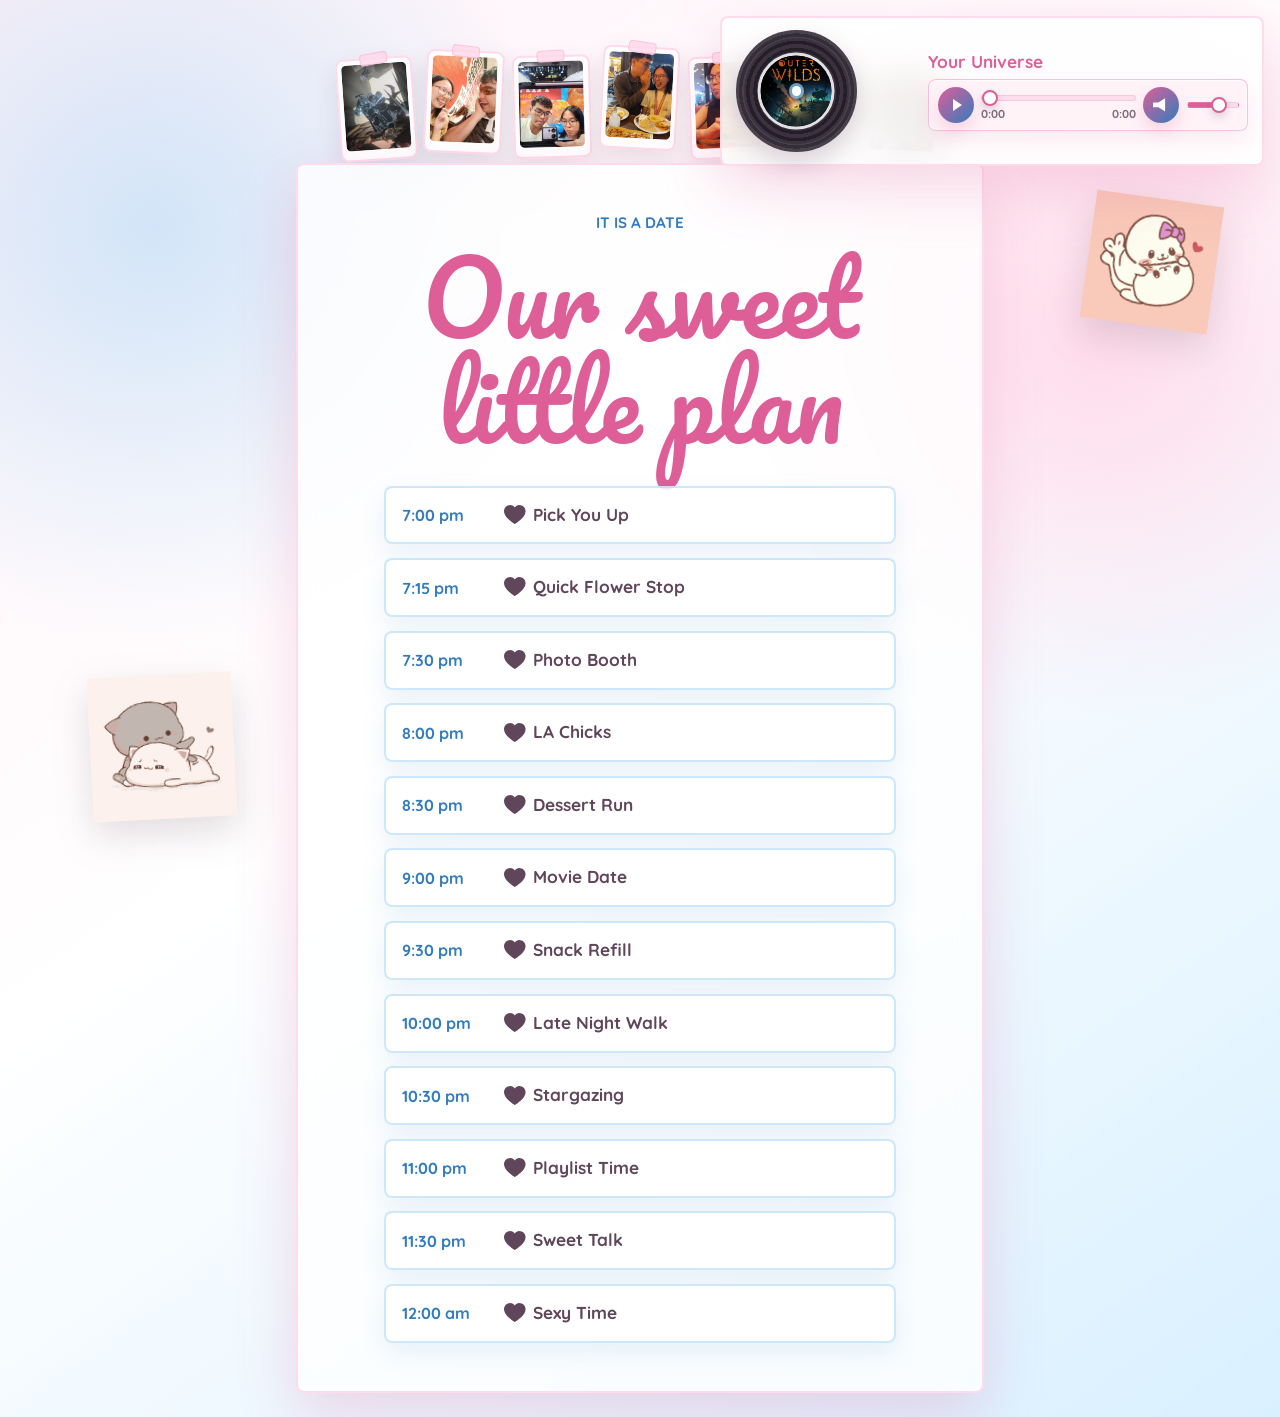
==== itinerary.html @ e7df1cbf "memi" ====
<!doctype html>
<html lang="en">
  <head>
    <meta charset="UTF-8" />
    <meta name="viewport" content="width=device-width, initial-scale=1.0" />
    <title>Our Date Itinerary</title>
    <link rel="preconnect" href="https://fonts.googleapis.com" />
    <link rel="preconnect" href="https://fonts.gstatic.com" crossorigin />
    <link
      href="https://fonts.googleapis.com/css2?family=Pacifico&family=Quicksand:wght@500;600;700&display=swap"
      rel="stylesheet"
    />
    <link rel="stylesheet" href="style.css" />
  </head>
  <body data-page="itinerary">
    <main class="page itinerary-page">
      <div class="heart-field" id="heartField" aria-hidden="true"></div>

      <img class="sticker sticker--top" data-sticker="top" alt="" />
      <img class="sticker sticker--right" data-sticker="right" alt="" />
      <img class="sticker sticker--left" data-sticker="left" alt="" />

      <div class="photo-gallery" id="photoGallery" aria-label="Photos of us"></div>

      <section class="itinerary-shell" aria-labelledby="itinerary-title">
        <p class="eyebrow">It is a date</p>
        <h1 id="itinerary-title">Our sweet little plan</h1>
        <ol class="timeline" id="itineraryList" aria-label="Date itinerary"></ol>
      </section>

      <section class="music-player" aria-label="Music player">
        <button class="vinyl-button" id="musicToggle" type="button" aria-label="Play music">
          <span class="vinyl-disc" aria-hidden="true">
            <img id="musicCover" alt="" />
          </span>
        </button>
        <div class="music-controls">
          <p>Your Universe</p>
          <audio id="musicAudio" preload="metadata"></audio>
          <div class="custom-audio-controls" aria-label="Music controls">
            <button class="audio-control-button" id="musicPlayButton" type="button" aria-label="Play music">
              <span class="audio-icon audio-icon--play" aria-hidden="true"></span>
            </button>
            <div class="audio-progress-group">
              <input
                class="audio-range audio-progress"
                id="musicProgress"
                type="range"
                min="0"
                max="100"
                value="0"
                step="0.1"
                aria-label="Song progress"
              />
              <div class="audio-time" aria-hidden="true">
                <span id="musicCurrentTime">0:00</span>
                <span id="musicDuration">0:00</span>
              </div>
            </div>
            <button class="audio-control-button" id="musicMuteButton" type="button" aria-label="Mute music">
              <span class="audio-icon audio-icon--volume" aria-hidden="true"></span>
            </button>
            <input
              class="audio-range audio-volume"
              id="musicVolume"
              type="range"
              min="0"
              max="1"
              value="0.7"
              step="0.01"
              aria-label="Volume"
            />
          </div>
        </div>
      </section>
    </main>

    <script src="script.js"></script>
  </body>
</html>
---- style.css ----
:root {
  --pink-50: #fff2f8;
  --pink-100: #ffd8e9;
  --pink-300: #f59ac0;
  --pink-500: #de5f98;
  --blue-100: #d9f0ff;
  --blue-300: #89c8f4;
  --blue-500: #337cbd;
  --white: #ffffff;
  --ink: #60465b;
  --shadow: 0 22px 60px rgba(222, 95, 152, 0.23);
}

* {
  box-sizing: border-box;
}

html {
  min-height: 100%;
}

body {
  min-height: 100vh;
  margin: 0;
  font-family: "Quicksand", system-ui, sans-serif;
  color: var(--ink);
  background:
    radial-gradient(circle at 12% 16%, rgba(137, 200, 244, 0.38), transparent 26rem),
    radial-gradient(circle at 86% 24%, rgba(255, 216, 233, 0.92), transparent 24rem),
    linear-gradient(145deg, var(--pink-50) 0%, var(--white) 45%, var(--blue-100) 100%);
  overflow-x: hidden;
}

body[data-page="invite"] {
  overflow: hidden;
}

button,
audio {
  font: inherit;
}

.page {
  --page-pad: clamp(0.75rem, 2vw, 1.5rem);

  position: relative;
  display: grid;
  min-height: 100vh;
  min-height: 100svh;
  padding: var(--page-pad);
  overflow: hidden;
}

.invite-page {
  height: 100vh;
  height: 100svh;
  min-height: auto;
  place-items: stretch;
}

.itinerary-page {
  align-items: center;
  justify-items: center;
  overflow-y: auto;
}

.invite-shell,
.itinerary-shell {
  position: relative;
  z-index: 2;
  display: grid;
  place-items: center;
  align-content: center;
  width: 100%;
  padding: clamp(1.4rem, 5vw, 5rem);
  text-align: center;
  background: rgba(255, 255, 255, 0.78);
  border: 2px solid rgba(255, 216, 233, 0.9);
  border-radius: 8px;
  box-shadow: var(--shadow);
  backdrop-filter: blur(18px);
}

.invite-shell {
  max-height: calc(100vh - var(--page-pad) - var(--page-pad));
  max-height: calc(100svh - var(--page-pad) - var(--page-pad));
  min-height: calc(100vh - var(--page-pad) - var(--page-pad));
  min-height: calc(100svh - var(--page-pad) - var(--page-pad));
  padding: clamp(1rem, 3.2vh, 3rem) clamp(1rem, 4vw, 5rem);
}

.invite-page h1 {
  font-size: clamp(2.1rem, min(8vw, 11vh), 6.25rem);
}

.itinerary-shell {
  width: min(100%, 43rem);
  min-height: auto;
  padding: clamp(1.4rem, 5vw, 3rem);
}

.eyebrow {
  margin: 0 0 0.75rem;
  color: var(--blue-500);
  font-size: clamp(0.78rem, 2vw, 0.95rem);
  font-weight: 700;
  letter-spacing: 0;
  text-transform: uppercase;
}

h1 {
  max-width: 12ch;
  margin: 0 auto;
  color: var(--pink-500);
  font-family: "Pacifico", cursive;
  font-size: clamp(2.65rem, 8vw, 6.25rem);
  font-weight: 400;
  line-height: 1.05;
  letter-spacing: 0;
}

.invite-copy {
  max-width: 33rem;
  margin: 1rem auto 0;
  font-size: clamp(1rem, 3vw, 1.2rem);
  line-height: 1.7;
}

.answer-stage {
  position: relative;
  display: grid;
  grid-template-columns: repeat(2, minmax(0, 1fr));
  gap: 1rem;
  width: min(100%, 38rem);
  height: clamp(4.4rem, 12vh, 7rem);
  margin: clamp(1rem, 3vh, 2rem) auto 0;
  align-items: start;
}

.button {
  min-width: 8.2rem;
  min-height: 3.4rem;
  border: 0;
  border-radius: 999px;
  cursor: pointer;
  font-weight: 700;
  font-size: 1.08rem;
  box-shadow: 0 14px 28px rgba(96, 70, 91, 0.16);
  transition:
    transform 180ms ease,
    box-shadow 180ms ease,
    background 180ms ease;
}

.button:hover {
  transform: translateY(-2px);
  box-shadow: 0 18px 34px rgba(96, 70, 91, 0.2);
}

.button--yes {
  justify-self: end;
  color: var(--white);
  background: linear-gradient(135deg, var(--pink-500), var(--pink-300));
}

.button--no {
  justify-self: start;
  color: var(--blue-500);
  background: var(--white);
  border: 2px solid var(--blue-300);
}

.button--no.is-floating {
  z-index: 5;
  transition:
    left 220ms ease,
    top 220ms ease,
    transform 180ms ease,
    box-shadow 180ms ease;
}

.coquette-bow {
  position: absolute;
  top: clamp(0.75rem, 2vw, 1.5rem);
  z-index: 0;
  width: clamp(5.5rem, 16vw, 11rem);
  height: auto;
  pointer-events: none;
  filter: drop-shadow(0 12px 18px rgba(96, 70, 91, 0.18));
  opacity: 0.76;
}

.coquette-bow--left {
  left: clamp(0.75rem, 3vw, 2rem);
  transform: rotate(-8deg);
}

.coquette-bow--right {
  right: clamp(0.75rem, 3vw, 2rem);
  transform: scaleX(-1) rotate(-8deg);
}

.invite-shell > :not(.coquette-bow) {
  position: relative;
  z-index: 1;
}

.photo-gallery {
  display: grid;
  grid-template-columns: repeat(7, minmax(0, 1fr));
  gap: clamp(0.35rem, 1.4vw, 0.65rem);
  align-items: center;
  width: min(100%, 38rem);
  margin: clamp(1.1rem, 3vw, 1.55rem) auto 0;
  padding: 0.2rem 0.1rem 0.45rem;
}

.photo-frame {
  display: block;
  position: relative;
  aspect-ratio: 3 / 4;
  margin: 0;
  padding: 0.28rem 0.28rem 0.58rem;
  background: rgba(255, 255, 255, 0.94);
  border: 2px solid rgba(255, 216, 233, 0.95);
  border-radius: 8px;
  box-shadow: 0 10px 24px rgba(96, 70, 91, 0.14);
}

.photo-frame::before {
  position: absolute;
  top: -0.42rem;
  left: 50%;
  width: 1.65rem;
  height: 0.62rem;
  content: "";
  background: rgba(255, 216, 233, 0.82);
  border: 1px solid rgba(245, 154, 192, 0.38);
  border-radius: 4px;
  transform: translateX(-50%) rotate(var(--tape-tilt, -4deg));
}

.photo-frame:nth-child(1) {
  --tape-tilt: -7deg;

  transform: translateY(0.35rem) rotate(-4deg);
}

.photo-frame:nth-child(2) {
  --tape-tilt: 5deg;

  transform: translateY(-0.1rem) rotate(2.5deg);
}

.photo-frame:nth-child(3) {
  --tape-tilt: -2deg;

  transform: translateY(0.2rem) rotate(-1.5deg);
}

.photo-frame:nth-child(4) {
  --tape-tilt: 6deg;

  transform: translateY(-0.35rem) rotate(3deg);
}

.photo-frame:nth-child(5) {
  --tape-tilt: -5deg;

  transform: translateY(0.25rem) rotate(-2deg);
}

.photo-frame:nth-child(6) {
  --tape-tilt: 3deg;

  transform: translateY(-0.05rem) rotate(1.5deg);
}

.photo-frame:nth-child(7) {
  --tape-tilt: -6deg;

  transform: translateY(0.4rem) rotate(3.5deg);
}

.photo-frame img {
  display: block;
  width: 100%;
  height: 100%;
  overflow: hidden;
  border-radius: 5px;
  object-fit: cover;
}

.timeline {
  display: grid;
  gap: 0.85rem;
  width: min(100%, 32rem);
  margin: 2rem auto 0;
  padding: 0;
  list-style: none;
  text-align: left;
}

.timeline-item {
  display: grid;
  grid-template-columns: minmax(5.4rem, auto) 1fr;
  gap: 1rem;
  align-items: center;
  padding: 1rem;
  background: rgba(255, 255, 255, 0.86);
  border: 2px solid rgba(137, 200, 244, 0.42);
  border-radius: 8px;
  box-shadow: 0 10px 26px rgba(51, 124, 189, 0.1);
}

.timeline-time {
  color: var(--blue-500);
  font-weight: 700;
}

.timeline-plan {
  color: var(--ink);
  font-size: 1.08rem;
  font-weight: 700;
}

.timeline-heart {
  display: inline-grid;
  width: 1.35rem;
  height: 1.35rem;
  margin-right: 0.45rem;
  vertical-align: -0.22rem;
}

.heart-field {
  position: fixed;
  inset: 0;
  z-index: 1;
  pointer-events: none;
  overflow: hidden;
}

.floating-heart {
  position: absolute;
  bottom: -4rem;
  width: var(--heart-size);
  height: var(--heart-size);
  color: var(--heart-color);
  opacity: 0;
  animation: float-heart var(--heart-speed) linear infinite;
  animation-delay: var(--heart-delay);
}

@keyframes float-heart {
  0% {
    transform: translate3d(0, 0, 0) rotate(0deg) scale(0.85);
    opacity: 0;
  }

  14%,
  84% {
    opacity: 0.7;
  }

  100% {
    transform: translate3d(var(--heart-drift), -112vh, 0) rotate(28deg) scale(1.12);
    opacity: 0;
  }
}

.music-player {
  --vinyl-cover-size: 63.25%;

  position: fixed;
  top: 1rem;
  right: 1rem;
  z-index: 4;
  display: grid;
  grid-template-columns: auto minmax(0, 20rem);
  gap: 1rem;
  align-items: center;
  width: min(calc(100% - 2rem), 34rem);
  padding: 0.75rem 0.85rem;
  background: rgba(255, 255, 255, 0.88);
  border: 2px solid rgba(255, 216, 233, 0.9);
  border-radius: 8px;
  box-shadow: var(--shadow);
  backdrop-filter: blur(18px);
}

.vinyl-button {
  display: grid;
  width: clamp(6.4rem, 9.5vw, 7.9rem);
  aspect-ratio: 1;
  padding: 0;
  border: 0;
  border-radius: 50%;
  background: transparent;
  cursor: pointer;
}

.vinyl-disc {
  position: relative;
  display: block;
  width: 100%;
  height: 100%;
  border-radius: 50%;
  background:
    radial-gradient(circle at center, rgba(255, 255, 255, 0.95) 0 8%, transparent 9%),
    radial-gradient(circle at center, #f7a8ca 0 27%, transparent 28%),
    repeating-radial-gradient(circle at center, #3c3140 0 0.23rem, #241f27 0.25rem 0.45rem);
  box-shadow: inset 0 0 0 0.5rem rgba(255, 255, 255, 0.07), 0 12px 24px rgba(96, 70, 91, 0.22);
  overflow: hidden;
  animation: spin 4s linear infinite;
}

.vinyl-disc::after {
  position: absolute;
  inset: 46%;
  z-index: 2;
  content: "";
  border-radius: 50%;
  background: var(--white);
  box-shadow: 0 0 0 0.18rem rgba(137, 200, 244, 0.75);
}

.vinyl-disc img {
  position: absolute;
  top: 50%;
  left: 50%;
  z-index: 1;
  width: var(--vinyl-cover-size);
  height: var(--vinyl-cover-size);
  border: 0.22rem solid rgba(255, 255, 255, 0.85);
  border-radius: 50%;
  object-fit: cover;
  transform: translate(-50%, -50%);
}

@keyframes spin {
  to {
    transform: rotate(360deg);
  }
}

.music-controls {
  min-width: 0;
}

.music-controls p {
  margin: 0 0 0.45rem;
  color: var(--pink-500);
  font-size: 1.08rem;
  font-weight: 700;
}

.music-controls audio {
  display: none;
}

.custom-audio-controls {
  display: grid;
  grid-template-columns: 2.25rem minmax(0, 1fr) 2.25rem 3.25rem;
  gap: 0.45rem;
  align-items: center;
  padding: 0.45rem 0.55rem;
  background: rgba(255, 242, 248, 0.92);
  border: 1px solid rgba(245, 154, 192, 0.58);
  border-radius: 8px;
  box-shadow: inset 0 0 0 1px rgba(255, 255, 255, 0.74), 0 10px 22px rgba(222, 95, 152, 0.12);
}

.audio-control-button {
  position: relative;
  display: grid;
  width: 2.25rem;
  aspect-ratio: 1;
  place-items: center;
  padding: 0;
  color: var(--white);
  background: linear-gradient(135deg, var(--pink-500), var(--blue-500));
  border: 0;
  border-radius: 50%;
  box-shadow: 0 8px 16px rgba(222, 95, 152, 0.22);
  cursor: pointer;
}

.audio-control-button:hover {
  transform: translateY(-1px);
}

.audio-control-button:focus-visible,
.audio-range:focus-visible {
  outline: 3px solid rgba(137, 200, 244, 0.6);
  outline-offset: 3px;
}

.audio-control-button.is-muted::after {
  position: absolute;
  width: 1.35rem;
  height: 0.16rem;
  content: "";
  background: var(--white);
  border-radius: 999px;
  transform: rotate(-42deg);
}

.audio-icon {
  position: relative;
  display: block;
  color: currentColor;
}

.audio-icon--play {
  width: 0;
  height: 0;
  margin-left: 0.14rem;
  border-top: 0.4rem solid transparent;
  border-bottom: 0.4rem solid transparent;
  border-left: 0.62rem solid currentColor;
}

.audio-icon--pause {
  width: 0.72rem;
  height: 0.82rem;
}

.audio-icon--pause::before,
.audio-icon--pause::after {
  position: absolute;
  top: 0;
  width: 0.24rem;
  height: 100%;
  content: "";
  background: currentColor;
  border-radius: 999px;
}

.audio-icon--pause::before {
  left: 0;
}

.audio-icon--pause::after {
  right: 0;
}

.audio-icon--volume {
  width: 1.05rem;
  height: 1rem;
  background: currentColor;
  clip-path: polygon(0 35%, 32% 35%, 72% 8%, 72% 92%, 32% 65%, 0 65%);
}

.audio-progress-group {
  display: grid;
  min-width: 0;
}

.audio-time {
  display: flex;
  justify-content: space-between;
  margin-top: 0.16rem;
  color: rgba(96, 70, 91, 0.78);
  font-size: 0.72rem;
  font-weight: 700;
  line-height: 1;
}

.audio-range {
  --range-fill: 0%;

  width: 100%;
  min-width: 0;
  height: 1rem;
  margin: 0;
  padding: 0;
  appearance: none;
  cursor: pointer;
  background: transparent;
}

.audio-volume {
  --range-fill: 70%;
}

.audio-range::-webkit-slider-runnable-track {
  height: 0.42rem;
  background: linear-gradient(
    to right,
    var(--pink-500) 0 var(--range-fill),
    rgba(245, 154, 192, 0.24) var(--range-fill) 100%
  );
  border: 1px solid rgba(245, 154, 192, 0.32);
  border-radius: 999px;
}

.audio-range::-webkit-slider-thumb {
  width: 1rem;
  height: 1rem;
  margin-top: -0.35rem;
  appearance: none;
  background: var(--white);
  border: 0.18rem solid var(--pink-500);
  border-radius: 50%;
  box-shadow: 0 4px 10px rgba(96, 70, 91, 0.22);
}

.audio-range::-moz-range-track {
  height: 0.42rem;
  background: rgba(245, 154, 192, 0.24);
  border: 1px solid rgba(245, 154, 192, 0.32);
  border-radius: 999px;
}

.audio-range::-moz-range-progress {
  height: 0.42rem;
  background: var(--pink-500);
  border-radius: 999px;
}

.audio-range::-moz-range-thumb {
  width: 0.7rem;
  height: 0.7rem;
  background: var(--white);
  border: 0.18rem solid var(--pink-500);
  border-radius: 50%;
  box-shadow: 0 4px 10px rgba(96, 70, 91, 0.22);
}

.sticker {
  position: fixed;
  z-index: 3;
  display: none;
  width: clamp(4.8rem, 12vw, 8.5rem);
  height: auto;
  pointer-events: none;
  filter: drop-shadow(0 14px 18px rgba(96, 70, 91, 0.18));
}

.sticker.has-image {
  display: block;
}

.sticker--top {
  top: 4%;
  left: 12%;
  transform: rotate(-7deg);
}

.sticker--right {
  top: 22%;
  right: 5%;
  width: clamp(4.5rem, 11vw, 8rem);
  transform: rotate(8deg);
}

.sticker--left {
  bottom: 9%;
  left: 7%;
  width: clamp(5rem, 13vw, 9rem);
  transform: rotate(-3deg);
}

@media (max-width: 720px) {
  .page {
    --page-pad: 0.65rem;
  }

  .invite-shell {
    padding: 0.9rem;
  }

  .itinerary-shell {
    padding: 1.25rem;
  }

  h1 {
    max-width: 10ch;
  }

  .invite-page h1 {
    font-size: clamp(2rem, min(13vw, 10vh), 4.15rem);
  }

  .invite-copy {
    margin-top: 0.75rem;
    line-height: 1.5;
  }

  .answer-stage {
    grid-template-columns: 1fr;
    width: min(100%, 22rem);
    height: clamp(8.25rem, 21vh, 10rem);
    margin-top: clamp(0.85rem, 2.4vh, 1.4rem);
  }

  .button {
    width: min(100%, 9rem);
    min-width: 7.6rem;
  }

  .button--yes,
  .button--no {
    justify-self: center;
  }

  .coquette-bow {
    top: 0.5rem;
    width: clamp(4.4rem, 26vw, 6.25rem);
    opacity: 0.56;
  }

  .coquette-bow--left {
    left: 0.45rem;
  }

  .coquette-bow--right {
    right: 0.45rem;
  }

  .timeline-item {
    grid-template-columns: 1fr;
    gap: 0.35rem;
  }

  .photo-gallery {
    grid-template-columns: repeat(4, minmax(0, 1fr));
    width: min(100%, 22rem);
    gap: 0.45rem;
    margin-top: 1.05rem;
    padding-bottom: 0.3rem;
  }

  .photo-frame {
    padding: 0.2rem 0.2rem 0.42rem;
  }

  .music-player {
    grid-template-columns: auto minmax(0, 1fr);
    top: 0.5rem;
    right: 0.5rem;
    width: min(calc(100% - 1rem), 27rem);
    padding: 0.6rem;
  }

  .vinyl-button {
    width: clamp(5.25rem, 24vw, 6.25rem);
  }

  .custom-audio-controls {
    grid-template-columns: 2rem minmax(0, 1fr) 2rem 2.8rem;
    gap: 0.35rem;
    padding: 0.4rem;
  }

  .audio-control-button {
    width: 2rem;
  }

  .sticker {
    width: clamp(3.5rem, 18vw, 5.8rem);
  }

  .sticker--top {
    top: 1.5%;
    left: 3%;
  }

  .sticker--right {
    top: 13%;
    right: 2%;
  }

  .sticker--left {
    bottom: 13%;
    left: 2%;
  }
}

@media (max-width: 540px) {
  .itinerary-page {
    align-items: start;
    padding-top: clamp(14.25rem, 55vw, 16rem);
  }

  .music-player {
    left: 0.5rem;
    right: 0.5rem;
    grid-template-columns: minmax(0, 1fr);
    justify-items: center;
    gap: 0.55rem;
    width: auto;
    padding: 0.65rem;
  }

  .vinyl-button {
    width: clamp(5.1rem, 27vw, 6.25rem);
  }

  .music-controls {
    width: 100%;
  }

  .music-controls p {
    margin-bottom: 0.4rem;
    font-size: 1rem;
    text-align: center;
  }

  .custom-audio-controls {
    grid-template-columns: 2rem minmax(0, 1fr) 2rem;
  }

  .audio-volume {
    display: none;
  }
}

@media (prefers-reduced-motion: reduce) {
  *,
  *::before,
  *::after {
    scroll-behavior: auto !important;
    animation-duration: 0.01ms !important;
    animation-iteration-count: 1 !important;
    transition-duration: 0.01ms !important;
  }
}
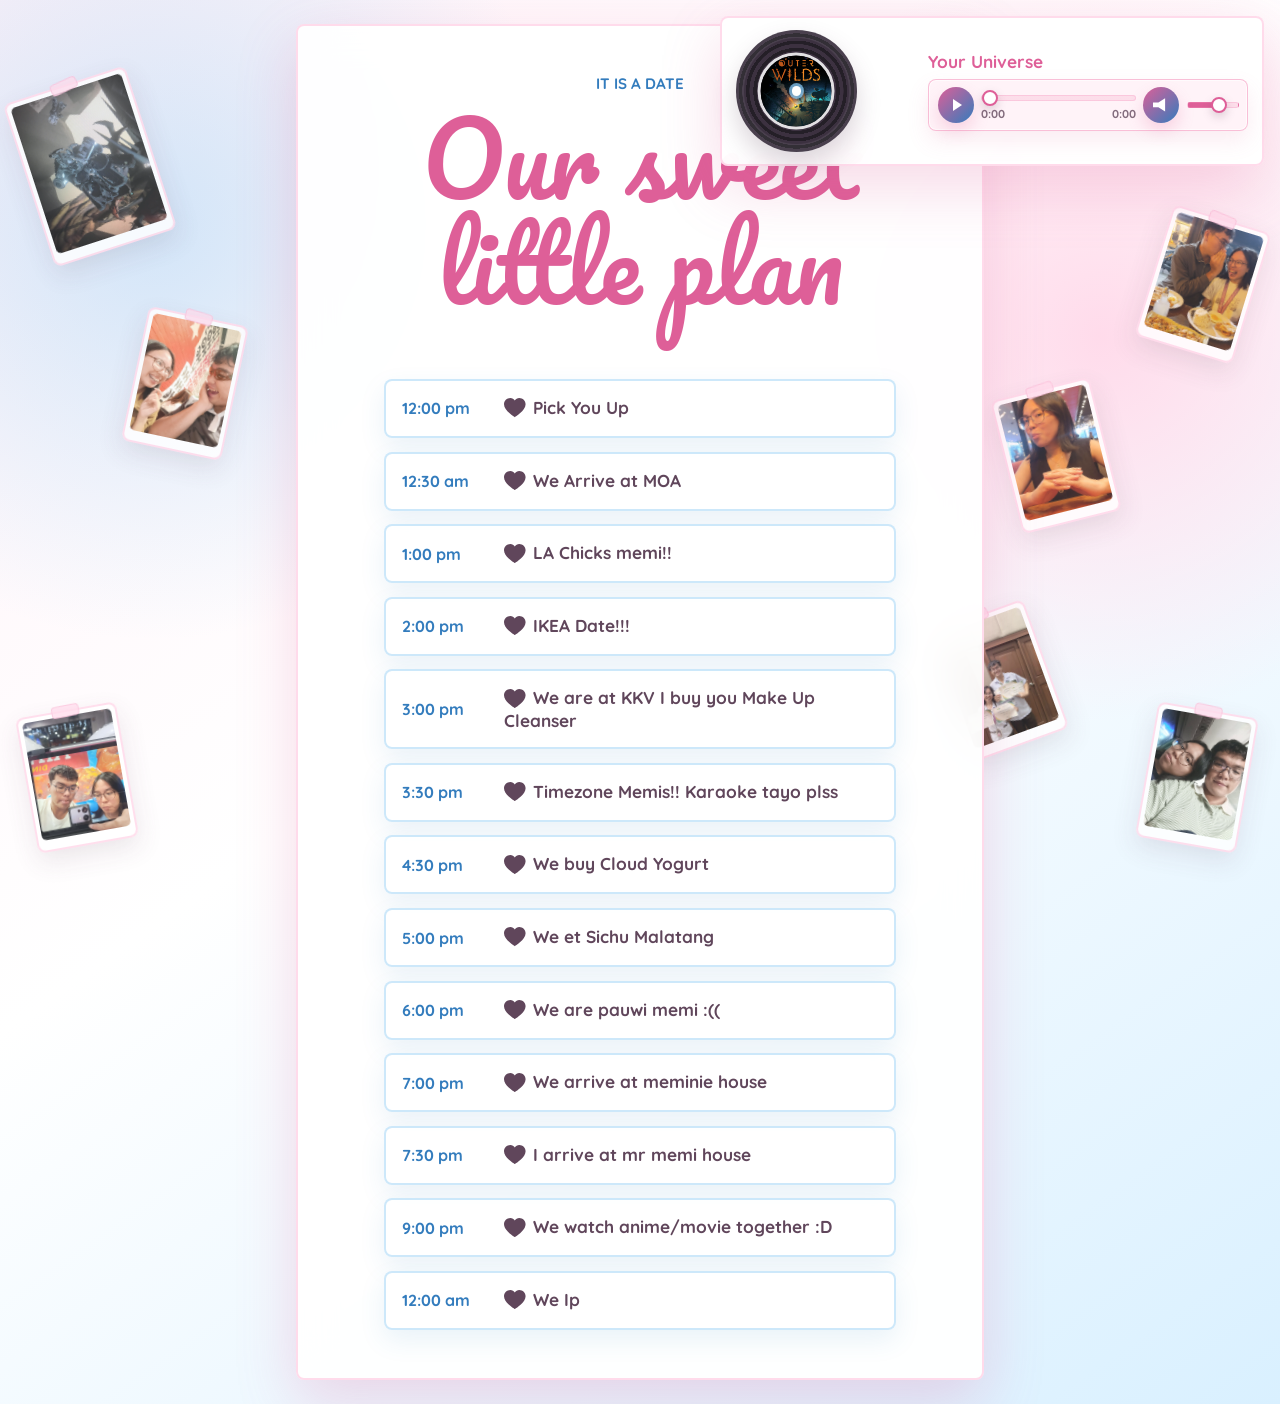
==== commit 11946cfb: "Final" ====
--- a/itinerary.html
+++ b/itinerary.html
@@ -15,18 +15,6 @@
   <body data-page="itinerary">
     <main class="page itinerary-page">
       <div class="heart-field" id="heartField" aria-hidden="true"></div>
-
-      <img class="sticker sticker--top" data-sticker="top" alt="" />
-      <img class="sticker sticker--right" data-sticker="right" alt="" />
-      <img class="sticker sticker--left" data-sticker="left" alt="" />
-
-      <div class="photo-gallery" id="photoGallery" aria-label="Photos of us"></div>
-
-      <section class="itinerary-shell" aria-labelledby="itinerary-title">
-        <p class="eyebrow">It is a date</p>
-        <h1 id="itinerary-title">Our sweet little plan</h1>
-        <ol class="timeline" id="itineraryList" aria-label="Date itinerary"></ol>
-      </section>
 
       <section class="music-player" aria-label="Music player">
         <button class="vinyl-button" id="musicToggle" type="button" aria-label="Play music">
@@ -73,6 +61,14 @@
           </div>
         </div>
       </section>
+
+      <div class="photo-gallery" id="photoGallery" aria-label="Photos of us"></div>
+
+      <section class="itinerary-shell" aria-labelledby="itinerary-title">
+        <p class="eyebrow">It is a date</p>
+        <h1 id="itinerary-title">Our sweet little plan</h1>
+        <ol class="timeline" id="itineraryList" aria-label="Date itinerary"></ol>
+      </section>
     </main>
 
     <script src="script.js"></script>
--- a/style.css
+++ b/style.css
@@ -97,6 +97,11 @@
   width: min(100%, 43rem);
   min-height: auto;
   padding: clamp(1.4rem, 5vw, 3rem);
+  background: rgba(255, 255, 255, 0.94);
+}
+
+.itinerary-shell h1 {
+  margin-bottom: clamp(1.15rem, 3vw, 2rem);
 }
 
 .eyebrow {
@@ -206,25 +211,36 @@
 }
 
 .photo-gallery {
-  display: grid;
-  grid-template-columns: repeat(7, minmax(0, 1fr));
-  gap: clamp(0.35rem, 1.4vw, 0.65rem);
-  align-items: center;
-  width: min(100%, 38rem);
-  margin: clamp(1.1rem, 3vw, 1.55rem) auto 0;
-  padding: 0.2rem 0.1rem 0.45rem;
+  position: fixed;
+  inset: 0;
+  z-index: 1;
+  display: block;
+  width: auto;
+  margin: 0;
+  padding: 0;
+  overflow: hidden;
+  pointer-events: none;
 }
 
 .photo-frame {
+  --photo-rotation: -12deg;
+  --float-x: 0.8rem;
+  --float-y: -0.8rem;
+  --float-rotation: 2deg;
+
+  position: absolute;
   display: block;
-  position: relative;
+  width: clamp(5rem, 8vw, 7.6rem);
   aspect-ratio: 3 / 4;
   margin: 0;
   padding: 0.28rem 0.28rem 0.58rem;
   background: rgba(255, 255, 255, 0.94);
   border: 2px solid rgba(255, 216, 233, 0.95);
   border-radius: 8px;
+  opacity: 0.86;
   box-shadow: 0 10px 24px rgba(96, 70, 91, 0.14);
+  transform: translate3d(0, 0, 0) rotate(var(--photo-rotation));
+  animation: photo-float 7s ease-in-out infinite alternate;
 }
 
 .photo-frame::before {
@@ -242,44 +258,90 @@
 
 .photo-frame:nth-child(1) {
   --tape-tilt: -7deg;
-
-  transform: translateY(0.35rem) rotate(-4deg);
+  --photo-rotation: -18deg;
+  --float-x: 1.1rem;
+  --float-y: -0.65rem;
+  --float-rotation: 3deg;
+
+  width: clamp(6.15rem, 10vw, 9.25rem);
+  top: 9%;
+  left: clamp(-1.25rem, 2vw, 2rem);
+  animation-delay: -1.2s;
 }
 
 .photo-frame:nth-child(2) {
   --tape-tilt: 5deg;
-
-  transform: translateY(-0.1rem) rotate(2.5deg);
+  --photo-rotation: 12deg;
+  --float-x: -0.7rem;
+  --float-y: 0.95rem;
+  --float-rotation: -2deg;
+
+  top: 35%;
+  left: clamp(5rem, calc(8vw + 2rem), 9rem);
+  animation-delay: -3.1s;
 }
 
 .photo-frame:nth-child(3) {
   --tape-tilt: -2deg;
-
-  transform: translateY(0.2rem) rotate(-1.5deg);
+  --photo-rotation: -10deg;
+  --float-x: 0.8rem;
+  --float-y: 0.75rem;
+  --float-rotation: 2.5deg;
+
+  top: auto;
+  bottom: 6%;
+  left: clamp(-1.25rem, 2vw, 2rem);
+  animation-delay: -0.8s;
 }
 
 .photo-frame:nth-child(4) {
   --tape-tilt: 6deg;
-
-  transform: translateY(-0.35rem) rotate(3deg);
+  --photo-rotation: 17deg;
+  --float-x: -0.9rem;
+  --float-y: -0.8rem;
+  --float-rotation: -3deg;
+
+  top: max(12.8rem, 24%);
+  right: clamp(0.25rem, 2vw, 2.5rem);
+  animation-delay: -4.4s;
 }
 
 .photo-frame:nth-child(5) {
   --tape-tilt: -5deg;
-
-  transform: translateY(0.25rem) rotate(-2deg);
+  --photo-rotation: -14deg;
+  --float-x: 0.7rem;
+  --float-y: -1rem;
+  --float-rotation: 2deg;
+
+  top: 43%;
+  right: clamp(7rem, calc(11vw + 2rem), 13rem);
+  bottom: auto;
+  animation-delay: -2.5s;
 }
 
 .photo-frame:nth-child(6) {
   --tape-tilt: 3deg;
-
-  transform: translateY(-0.05rem) rotate(1.5deg);
+  --photo-rotation: 10deg;
+  --float-x: -1rem;
+  --float-y: 0.65rem;
+  --float-rotation: -2deg;
+
+  right: clamp(0.25rem, 2.5vw, 3rem);
+  bottom: 6%;
+  animation-delay: -5.2s;
 }
 
 .photo-frame:nth-child(7) {
   --tape-tilt: -6deg;
-
-  transform: translateY(0.4rem) rotate(3.5deg);
+  --photo-rotation: -20deg;
+  --float-x: 0.95rem;
+  --float-y: 0.7rem;
+  --float-rotation: 3deg;
+
+  top: 68%;
+  right: clamp(10rem, 18vw, 18rem);
+  bottom: auto;
+  animation-delay: -1.7s;
 }
 
 .photo-frame img {
@@ -289,6 +351,13 @@
   overflow: hidden;
   border-radius: 5px;
   object-fit: cover;
+}
+
+@keyframes photo-float {
+  to {
+    transform: translate3d(var(--float-x), var(--float-y), 0)
+      rotate(calc(var(--photo-rotation) + var(--float-rotation)));
+  }
 }
 
 .timeline {
@@ -381,7 +450,7 @@
   align-items: center;
   width: min(calc(100% - 2rem), 34rem);
   padding: 0.75rem 0.85rem;
-  background: rgba(255, 255, 255, 0.88);
+  background: rgba(255, 255, 255, 0.96);
   border: 2px solid rgba(255, 216, 233, 0.9);
   border-radius: 8px;
   box-shadow: var(--shadow);
@@ -627,40 +696,6 @@
   box-shadow: 0 4px 10px rgba(96, 70, 91, 0.22);
 }
 
-.sticker {
-  position: fixed;
-  z-index: 3;
-  display: none;
-  width: clamp(4.8rem, 12vw, 8.5rem);
-  height: auto;
-  pointer-events: none;
-  filter: drop-shadow(0 14px 18px rgba(96, 70, 91, 0.18));
-}
-
-.sticker.has-image {
-  display: block;
-}
-
-.sticker--top {
-  top: 4%;
-  left: 12%;
-  transform: rotate(-7deg);
-}
-
-.sticker--right {
-  top: 22%;
-  right: 5%;
-  width: clamp(4.5rem, 11vw, 8rem);
-  transform: rotate(8deg);
-}
-
-.sticker--left {
-  bottom: 9%;
-  left: 7%;
-  width: clamp(5rem, 13vw, 9rem);
-  transform: rotate(-3deg);
-}
-
 @media (max-width: 720px) {
   .page {
     --page-pad: 0.65rem;
@@ -671,6 +706,7 @@
   }
 
   .itinerary-shell {
+    width: min(calc(100% - clamp(4.25rem, 17vw, 6rem)), 34rem);
     padding: 1.25rem;
   }
 
@@ -724,18 +760,67 @@
   }
 
   .photo-gallery {
-    grid-template-columns: repeat(4, minmax(0, 1fr));
-    width: min(100%, 22rem);
-    gap: 0.45rem;
-    margin-top: 1.05rem;
-    padding-bottom: 0.3rem;
+    overflow: hidden;
   }
 
   .photo-frame {
+    width: clamp(4.15rem, 17vw, 5.9rem);
     padding: 0.2rem 0.2rem 0.42rem;
+    opacity: 0.74;
+  }
+
+  .photo-frame:nth-child(1) {
+    width: clamp(5.35rem, 24vw, 7.35rem);
+    top: 12.2rem;
+    right: auto;
+    bottom: auto;
+    left: -2.05rem;
+  }
+
+  .photo-frame:nth-child(2) {
+    top: 21.5rem;
+    right: auto;
+    bottom: auto;
+    left: 3.05rem;
+  }
+
+  .photo-frame:nth-child(3) {
+    top: auto;
+    right: auto;
+    bottom: 4.75rem;
+    left: -2rem;
+  }
+
+  .photo-frame:nth-child(4) {
+    top: 12.8rem;
+    right: -1.65rem;
+    bottom: auto;
+    left: auto;
+  }
+
+  .photo-frame:nth-child(5) {
+    top: 21.8rem;
+    right: 3.15rem;
+    bottom: auto;
+    left: auto;
+  }
+
+  .photo-frame:nth-child(6) {
+    top: auto;
+    right: -1.35rem;
+    bottom: 6rem;
+    left: auto;
+  }
+
+  .photo-frame:nth-child(7) {
+    top: 29rem;
+    right: -0.1rem;
+    bottom: auto;
+    left: auto;
   }
 
   .music-player {
+    position: static;
     grid-template-columns: auto minmax(0, 1fr);
     top: 0.5rem;
     right: 0.5rem;
@@ -757,39 +842,21 @@
     width: 2rem;
   }
 
-  .sticker {
-    width: clamp(3.5rem, 18vw, 5.8rem);
-  }
-
-  .sticker--top {
-    top: 1.5%;
-    left: 3%;
-  }
-
-  .sticker--right {
-    top: 13%;
-    right: 2%;
-  }
-
-  .sticker--left {
-    bottom: 13%;
-    left: 2%;
-  }
 }
 
 @media (max-width: 540px) {
   .itinerary-page {
     align-items: start;
-    padding-top: clamp(14.25rem, 55vw, 16rem);
+    align-content: start;
+    gap: 0.75rem;
   }
 
   .music-player {
-    left: 0.5rem;
-    right: 0.5rem;
+    position: static;
     grid-template-columns: minmax(0, 1fr);
     justify-items: center;
     gap: 0.55rem;
-    width: auto;
+    width: 100%;
     padding: 0.65rem;
   }
 
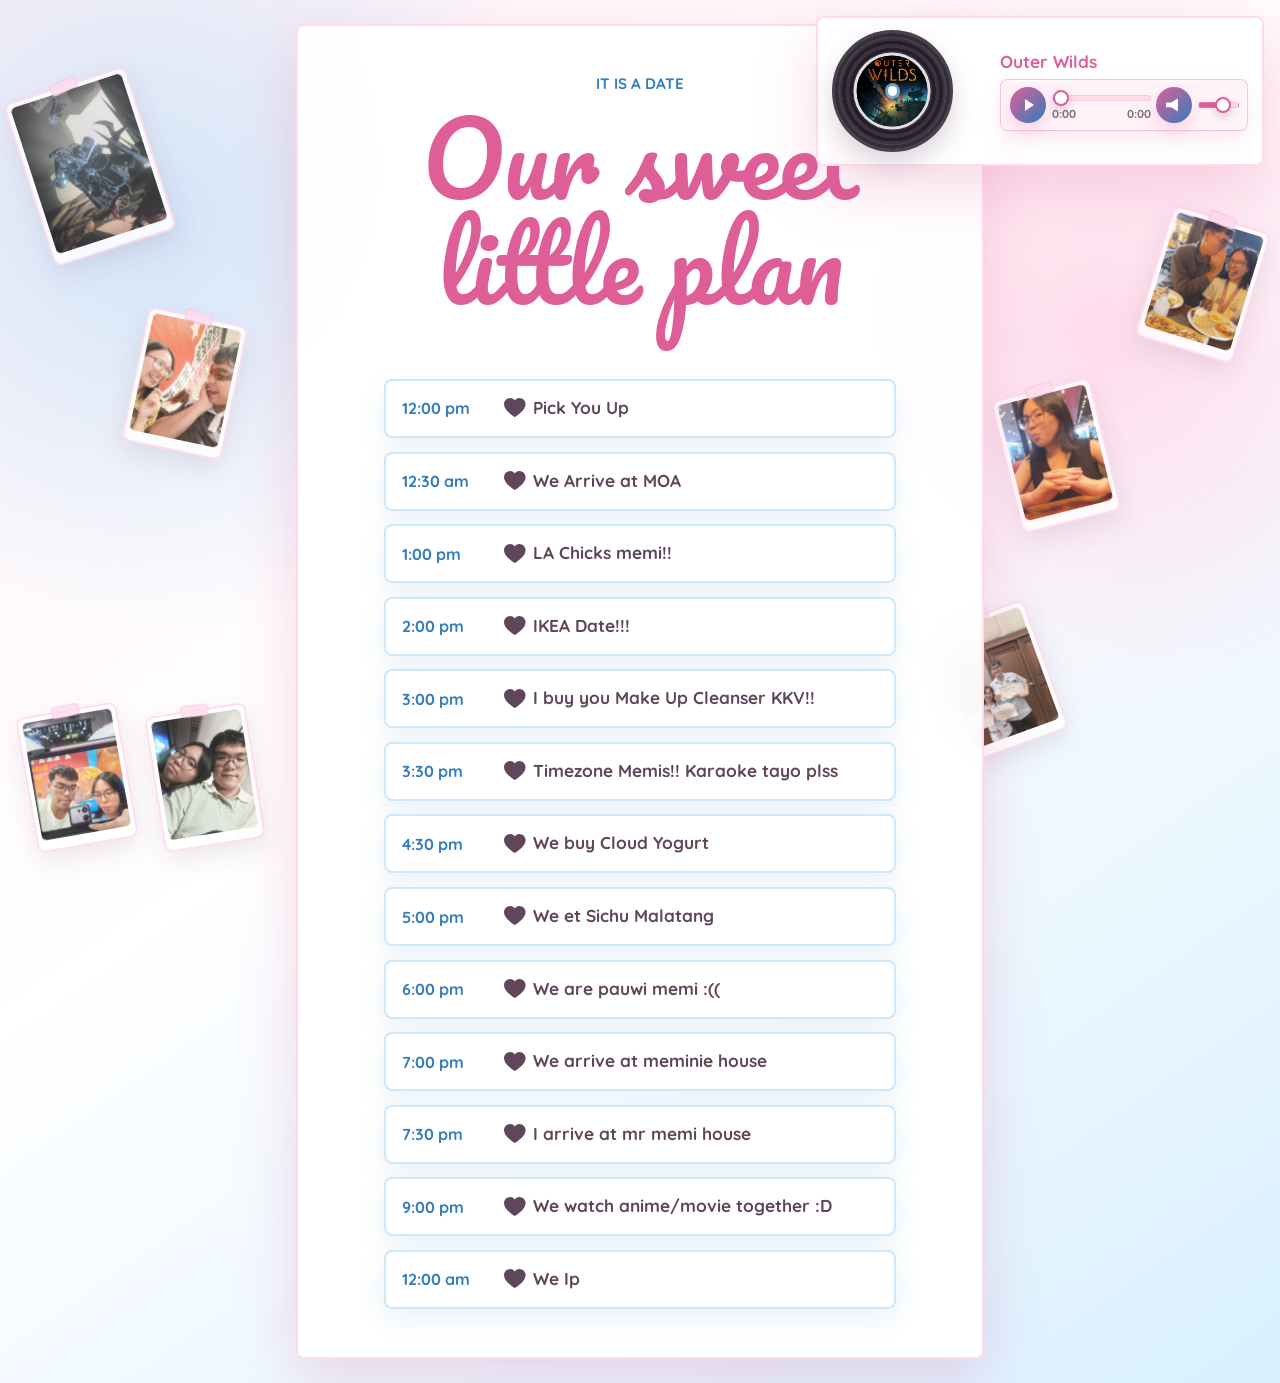
==== commit 859e0399: "fixes" ====
--- a/itinerary.html
+++ b/itinerary.html
@@ -23,8 +23,8 @@
           </span>
         </button>
         <div class="music-controls">
-          <p>Your Universe</p>
-          <audio id="musicAudio" preload="metadata"></audio>
+          <p>Outer Wilds</p>
+          <audio id="musicAudio" preload="auto" autoplay></audio>
           <div class="custom-audio-controls" aria-label="Music controls">
             <button class="audio-control-button" id="musicPlayButton" type="button" aria-label="Play music">
               <span class="audio-icon audio-icon--play" aria-hidden="true"></span>
--- a/style.css
+++ b/style.css
@@ -131,6 +131,13 @@
   line-height: 1.7;
 }
 
+.invite-date {
+  margin: 0.65rem auto 0;
+  color: var(--blue-500);
+  font-size: clamp(0.95rem, 2.5vw, 1.12rem);
+  font-weight: 700;
+}
+
 .answer-stage {
   position: relative;
   display: grid;
@@ -321,12 +328,12 @@
 
 .photo-frame:nth-child(6) {
   --tape-tilt: 3deg;
-  --photo-rotation: 10deg;
-  --float-x: -1rem;
+  --photo-rotation: -9deg;
+  --float-x: 1rem;
   --float-y: 0.65rem;
-  --float-rotation: -2deg;
-
-  right: clamp(0.25rem, 2.5vw, 3rem);
+  --float-rotation: 2deg;
+
+  left: clamp(8.5rem, 12vw, 15rem);
   bottom: 6%;
   animation-delay: -5.2s;
 }
@@ -445,10 +452,10 @@
   right: 1rem;
   z-index: 4;
   display: grid;
-  grid-template-columns: auto minmax(0, 20rem);
-  gap: 1rem;
+  grid-template-columns: auto minmax(0, 15.5rem);
+  gap: 0.85rem;
   align-items: center;
-  width: min(calc(100% - 2rem), 34rem);
+  width: min(calc(100% - 2rem), 28rem);
   padding: 0.75rem 0.85rem;
   background: rgba(255, 255, 255, 0.96);
   border: 2px solid rgba(255, 216, 233, 0.9);
@@ -529,8 +536,8 @@
 
 .custom-audio-controls {
   display: grid;
-  grid-template-columns: 2.25rem minmax(0, 1fr) 2.25rem 3.25rem;
-  gap: 0.45rem;
+  grid-template-columns: 2.25rem minmax(0, 1fr) 2.25rem 2.55rem;
+  gap: 0.35rem;
   align-items: center;
   padding: 0.45rem 0.55rem;
   background: rgba(255, 242, 248, 0.92);
@@ -724,9 +731,9 @@
   }
 
   .answer-stage {
-    grid-template-columns: 1fr;
+    grid-template-columns: repeat(2, minmax(0, 1fr));
     width: min(100%, 22rem);
-    height: clamp(8.25rem, 21vh, 10rem);
+    height: clamp(4.4rem, 12vh, 6rem);
     margin-top: clamp(0.85rem, 2.4vh, 1.4rem);
   }
 
@@ -735,9 +742,12 @@
     min-width: 7.6rem;
   }
 
-  .button--yes,
+  .button--yes {
+    justify-self: end;
+  }
+
   .button--no {
-    justify-self: center;
+    justify-self: start;
   }
 
   .coquette-bow {
@@ -807,9 +817,9 @@
 
   .photo-frame:nth-child(6) {
     top: auto;
-    right: -1.35rem;
+    right: auto;
     bottom: 6rem;
-    left: auto;
+    left: clamp(7rem, 22vw, 10rem);
   }
 
   .photo-frame:nth-child(7) {
@@ -824,7 +834,7 @@
     grid-template-columns: auto minmax(0, 1fr);
     top: 0.5rem;
     right: 0.5rem;
-    width: min(calc(100% - 1rem), 27rem);
+    width: min(calc(100% - 1rem), 24rem);
     padding: 0.6rem;
   }
 
@@ -856,7 +866,7 @@
     grid-template-columns: minmax(0, 1fr);
     justify-items: center;
     gap: 0.55rem;
-    width: 100%;
+    width: min(100%, 22rem);
     padding: 0.65rem;
   }
 
